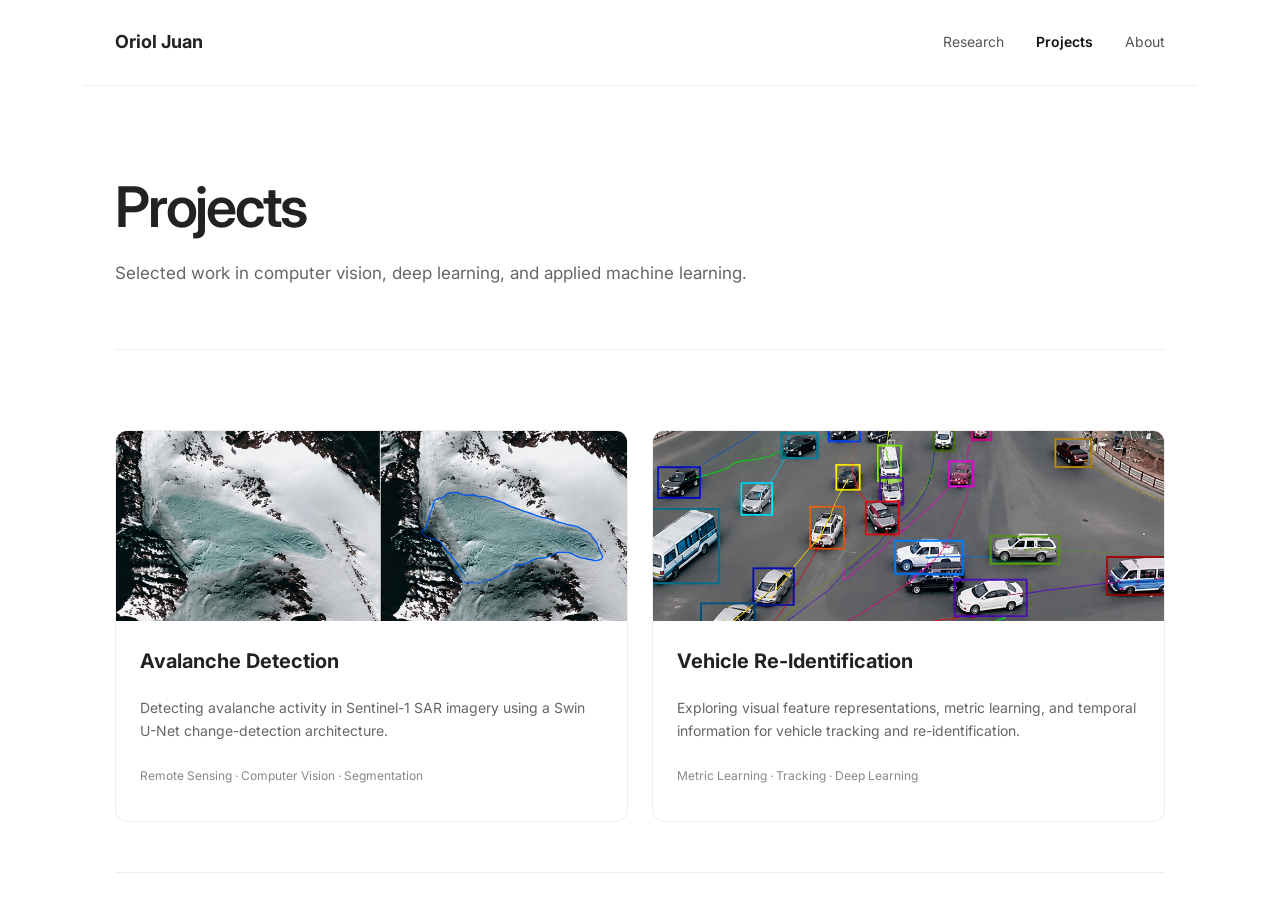
==== projects/index.html @ e725f3b9 "[NEW] Add research and projects pages with images" ====
<!DOCTYPE html>
<html lang="en">

<head>
  <meta charset="UTF-8">
  <meta name="viewport" content="width=device-width, initial-scale=1.0">

  <title>Projects | Oriol Juan</title>

  <link rel="preconnect" href="https://fonts.googleapis.com">
  <link rel="preconnect" href="https://fonts.gstatic.com" crossorigin>
  <link
    href="https://fonts.googleapis.com/css2?family=Inter:wght@400;500;600;700&display=swap"
    rel="stylesheet"
  >

  <link rel="stylesheet" href="../style.css">
</head>

<body>

  <header>
    <p>
      <a class="site-name" href="../index.html">Oriol Juan</a>
    </p>

    <nav aria-label="Main navigation">
      <a href="../research/index.html">Research</a>
      <a href="index.html" aria-current="page">Projects</a>
      <a href="../index.html#about">About</a>
    </nav>
  </header>

  <main>

    <div class="page-intro">
      <h1>Projects</h1>
      <p>
        Selected work in computer vision,
        deep learning, and applied machine learning.
      </p>
    </div>

    <section>

      <div class="project-grid">

        <article class="project-card">

          <img
            class="card-image project-image"
            src="../assets/images/avalanche-detection.png"
            alt="Avalanche detection from satellite imagery"
          >

          <div class="project-content">

            <h3>Avalanche Detection</h3>

            <p>
              Detecting avalanche activity in Sentinel-1
              SAR imagery using a Swin U-Net
              change-detection architecture.
            </p>

            <p class="project-tags">
              Remote Sensing · Computer Vision · Segmentation
            </p>

          </div>

        </article>

        <article class="project-card">

          <img
            class="card-image project-image"
            src="../assets/images/vehicle-reid.png"
            alt="Vehicle re-identification results"
          >

          <div class="project-content">

            <h3>Vehicle Re-Identification</h3>

            <p>
              Exploring visual feature representations,
              metric learning, and temporal information
              for vehicle tracking and re-identification.
            </p>

            <p class="project-tags">
              Metric Learning · Tracking · Deep Learning
            </p>

          </div>

        </article>

      </div>

    </section>

  </main>

</body>
</html>
---- style.css ----
/* 1. General page settings */

body {
  margin: 0;
  background-color: #ffffff;
  color: #222222;
  font-family: "Inter", Arial, sans-serif;
  line-height: 1.6;
}

/* 2. Navigation bar */

header {
  max-width: 1050px;
  margin: 0 auto;
  padding: 28px 32px;

  display: flex;
  justify-content: space-between;
  align-items: center;

  border-bottom: 1px solid #eeeeee;
}

header p {
  font-size: 18px;
  font-weight: 700;
  margin: 0;
}

nav {
  display: flex;
  gap: 32px;
}

nav a {
  color: #555555;
  text-decoration: none;
  font-size: 14px;
}

nav a:hover {
  color: #111111;
}

/* 3. Main content */

main {
  max-width: 1050px;
  margin: 0 auto;
  padding: 0 32px;
}

/* 4. Introductory section */

main section:first-child {
  padding: 110px 0 100px;
}


h1 {
  font-size: clamp(36px, 5vw, 56px);
  line-height: 1.12;
  font-weight: 600;
  letter-spacing: -0.04em;
  max-width: 800px;
  margin-bottom: 24px;
}

main section:first-child p {
  color: #777777;
  font-size: 16px;
}

/* 5. Other sections */

section {
  padding: 50px 0;
  border-bottom: 1px solid #eeeeee;
}

h2 {
  font-size: 24px;
  font-weight: 600;
  letter-spacing: -0.5px;
}

/* 6. Mobile adjustments */

@media (max-width: 650px) {
  header {
    flex-direction: column;
    gap: 20px;
  }

  nav {
    gap: 18px;
  }

  main section:first-child {
    padding: 70px 0;
  }

  h1 {
    font-size: 36px;
  }
}


/* 7. Research card */

.featured-card {
  background-color: #f8f9fb;
  border-radius: 12px;
  overflow: hidden;
  margin-top: 30px;
}

.card-visual {
  height: 230px;
  display: flex;
  align-items: center;
  justify-content: center;
}

.research-visual {
  background: linear-gradient(
    135deg,
    #e7ecf8,
    #dce8f1,
    #eef0fa
  );
}

.card-visual span {
  font-size: 14px;
  color: #53647a;
  letter-spacing: 1px;
}

.card-content {
  padding: 32px;
}

.card-category {
  font-size: 12px;
  font-weight: 600;
  letter-spacing: 1px;
  color: #777777;
}

.card-content h3 {
  font-size: 26px;
  line-height: 1.3;
  font-weight: 600;
}

.card-content p {
  color: #666666;
  line-height: 1.7;
}

.card-content a {
  display: inline-block;
  margin-top: 15px;
  color: #222222;
  text-decoration: none;
  font-weight: 600;
}

.card-content a:hover {
  text-decoration: underline;
}


/* 8. Projects */

.project-grid {
  display: grid;
  grid-template-columns: repeat(2, 1fr);
  gap: 24px;
  margin-top: 30px;
}

.project-card {
  border: 1px solid #eeeeee;
  border-radius: 12px;
  overflow: hidden;
}

.project-card .card-visual {
  height: 180px;
}

.avalanche-visual {
  background: linear-gradient(
    135deg,
    #dce9ed,
    #c7d8e1
  );
}

.vehicle-visual {
  background: linear-gradient(
    135deg,
    #eee8df,
    #ded7d0
  );
}

.project-content {
  padding: 24px;
}

.project-content h3 {
  margin-top: 0;
  font-size: 20px;
}

.project-content p {
  font-size: 14px;
  color: #666666;
  line-height: 1.6;
}

.project-content .project-tags {
  color: #888888;
  font-size: 12px;
  margin-top: 24px;
}

/* 9. Responsive project layout */

@media (max-width: 650px) {
  .project-grid {
    grid-template-columns: 1fr;
  }
}

/* 10. Real project images */

.card-image {
  display: block;
  width: 100%;
}

.featured-image {
  height: 280px;
  object-fit: contain;
  background-color: #f8f9fb;
}

.project-image {
  height: 190px;
  object-fit: cover;
}

.site-name {
  color: inherit;
  text-decoration: none;
}

.site-name:hover {
  opacity: 0.7;
}


/* 11. Dedicated page introductions */

.page-intro {
  padding: 90px 0 45px;
  border-bottom: 1px solid #eeeeee;
}

.page-intro h1 {
  margin-top: 0;
  margin-bottom: 20px;
}

.page-intro p {
  color: #666666;
  font-size: 17px;
  line-height: 1.7;
  max-width: 650px;
}

/* Active navigation link */

nav a[aria-current="page"] {
  color: #111111;
  font-weight: 600;
}


.section-link {
  display: inline-block;
  margin-top: 28px;
  color: #222222;
  font-weight: 600;
  font-size: 14px;
  text-decoration: none;
}

.section-link:hover {
  text-decoration: underline;
}
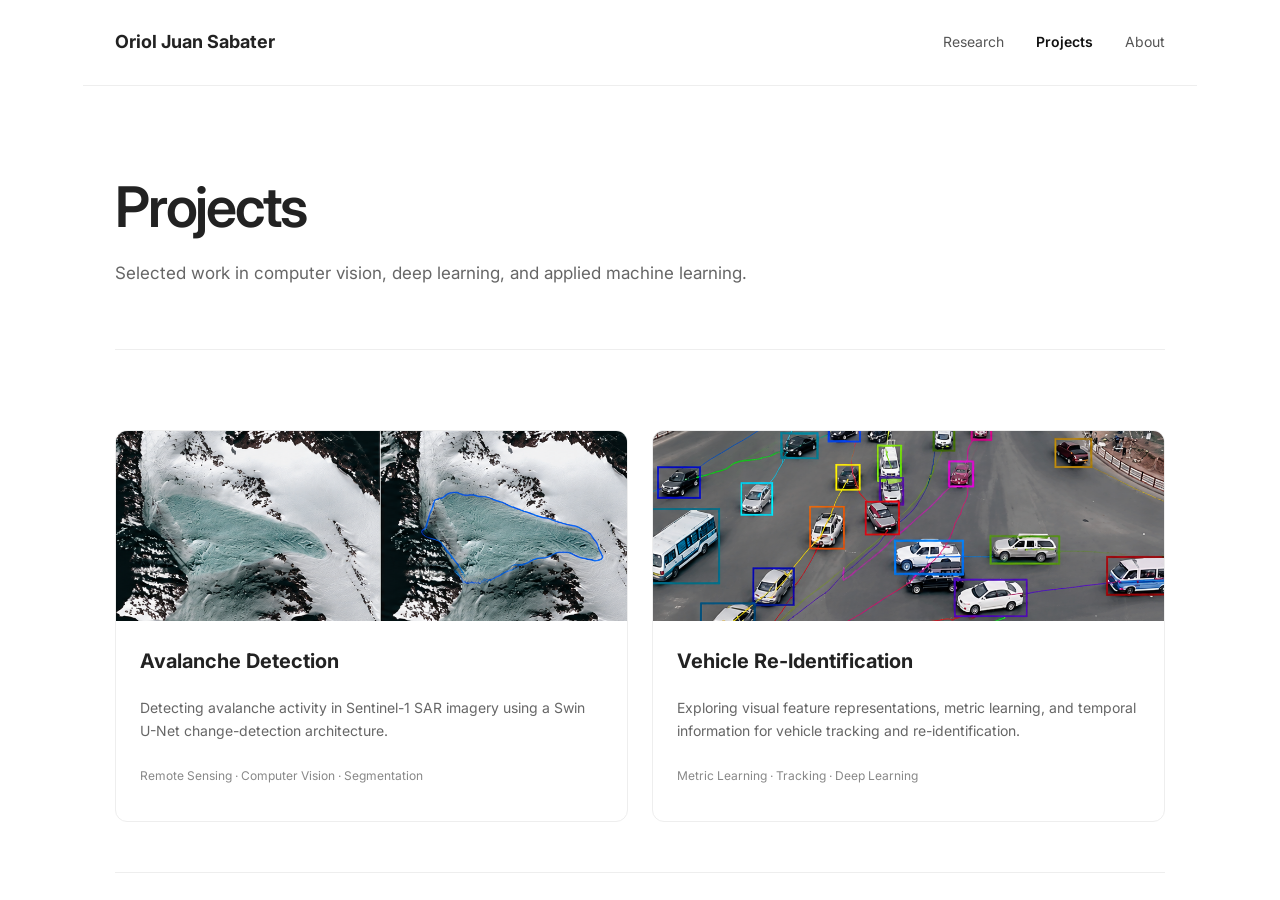
==== commit ccccd6a6: "[NEW] Add first research page" ====
--- a/projects/index.html
+++ b/projects/index.html
@@ -6,7 +6,7 @@
   <meta charset="UTF-8">
   <meta name="viewport" content="width=device-width, initial-scale=1.0">
 
-  <title>Projects | Oriol Juan</title>
+  <title>Projects | Oriol Juan Sabater</title>
 
   <link rel="preconnect" href="https://fonts.googleapis.com">
   <link rel="preconnect" href="https://fonts.gstatic.com" crossorigin>
@@ -22,7 +22,7 @@
 
   <header>
     <p>
-      <a class="site-name" href="../index.html">Oriol Juan</a>
+      <a class="site-name" href="../index.html">Oriol Juan Sabater</a>
     </p>
 
     <nav aria-label="Main navigation">
--- a/style.css
+++ b/style.css
@@ -111,7 +111,8 @@
 
 .featured-card {
   background-color: #f8f9fb;
-  border-radius: 12px;
+  border: 1px solid #ececec;
+  border-radius: 18px;
   overflow: hidden;
   margin-top: 30px;
 }
@@ -139,7 +140,7 @@
 }
 
 .card-content {
-  padding: 32px;
+  padding: 36px 40px 40px;
 }
 
 .card-category {
@@ -245,9 +246,11 @@
 }
 
 .featured-image {
-  height: 280px;
-  object-fit: contain;
-  background-color: #f8f9fb;
+  display: block;
+  width: 100%;
+  height: 260px;
+  object-fit: cover;
+  object-position: center;
 }
 
 .project-image {
@@ -304,3 +307,17 @@
 .section-link:hover {
   text-decoration: underline;
 }
+
+/* Clickable research heading */
+
+.card-content h3 a {
+  color: inherit;
+  text-decoration: none;
+  display: inline;
+  margin-top: 0;
+  font-weight: inherit;
+}
+
+.card-content h3 a:hover {
+  text-decoration: underline;
+}
